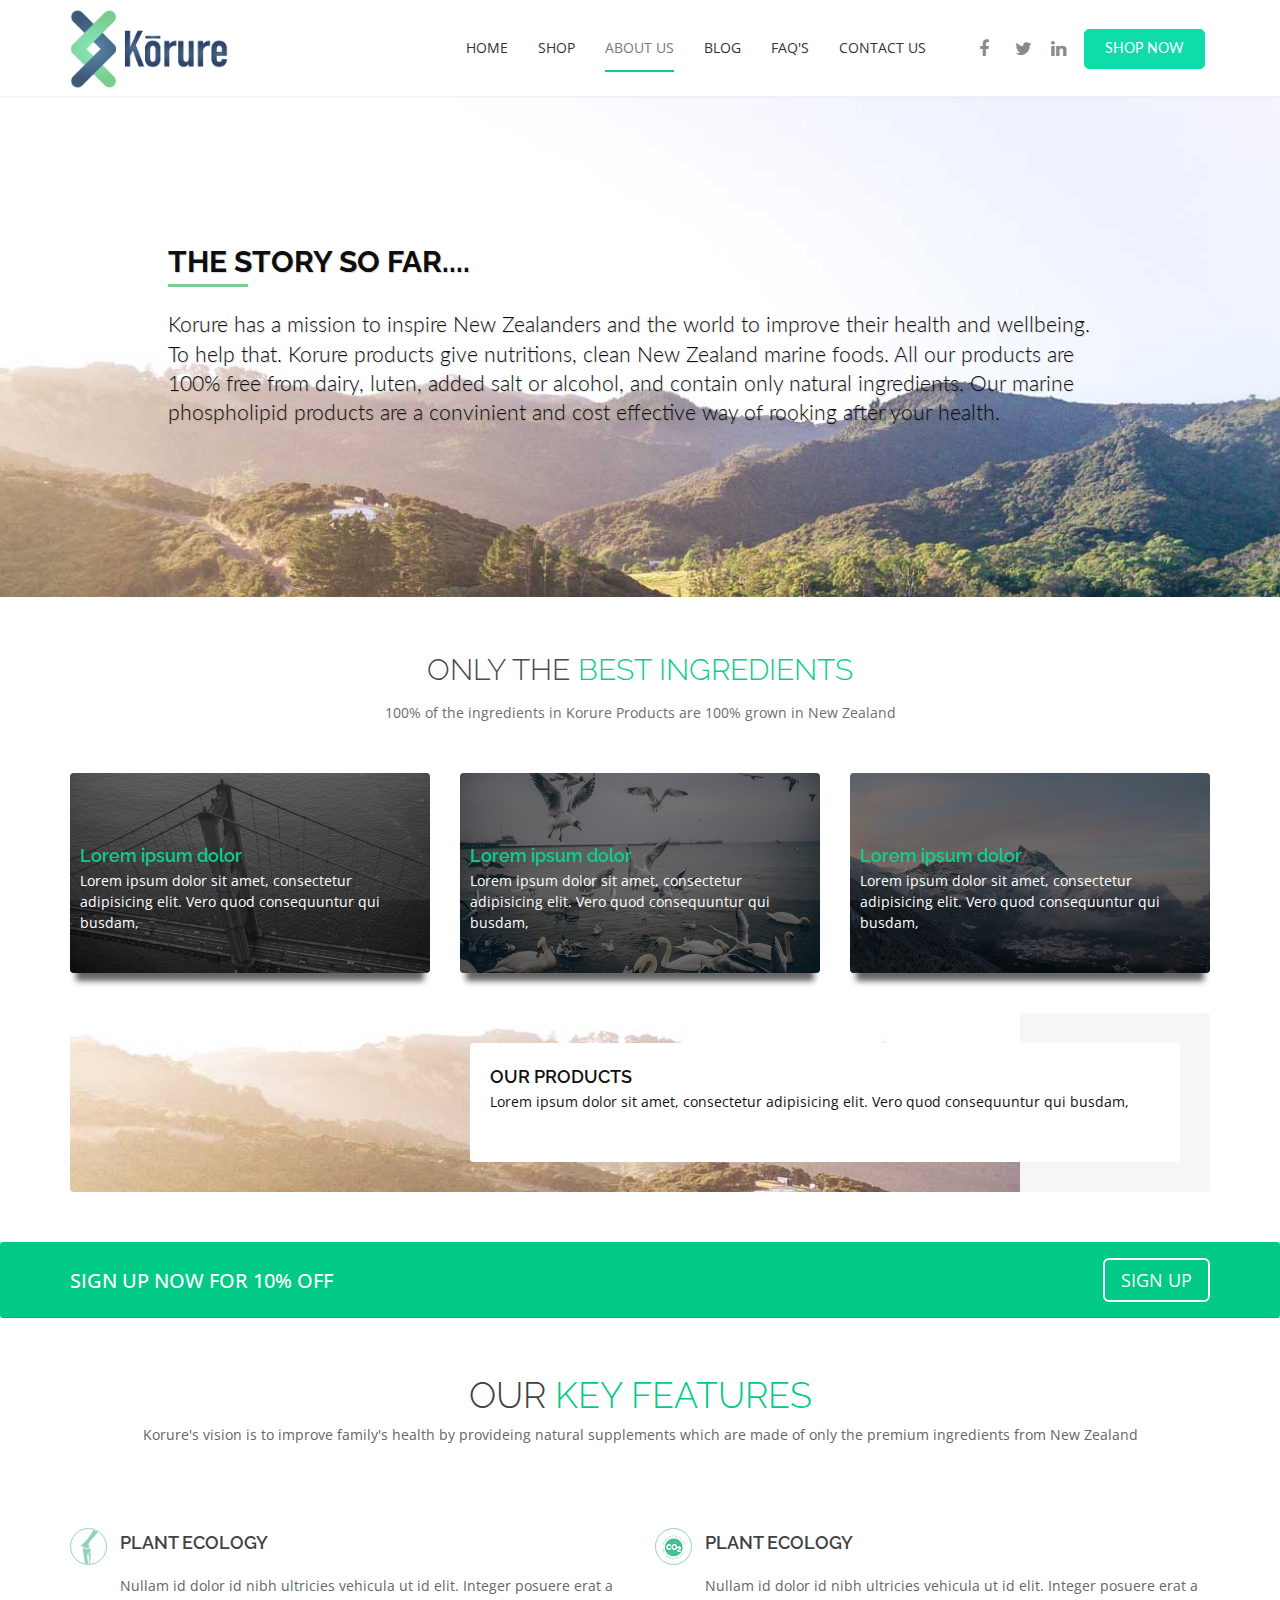
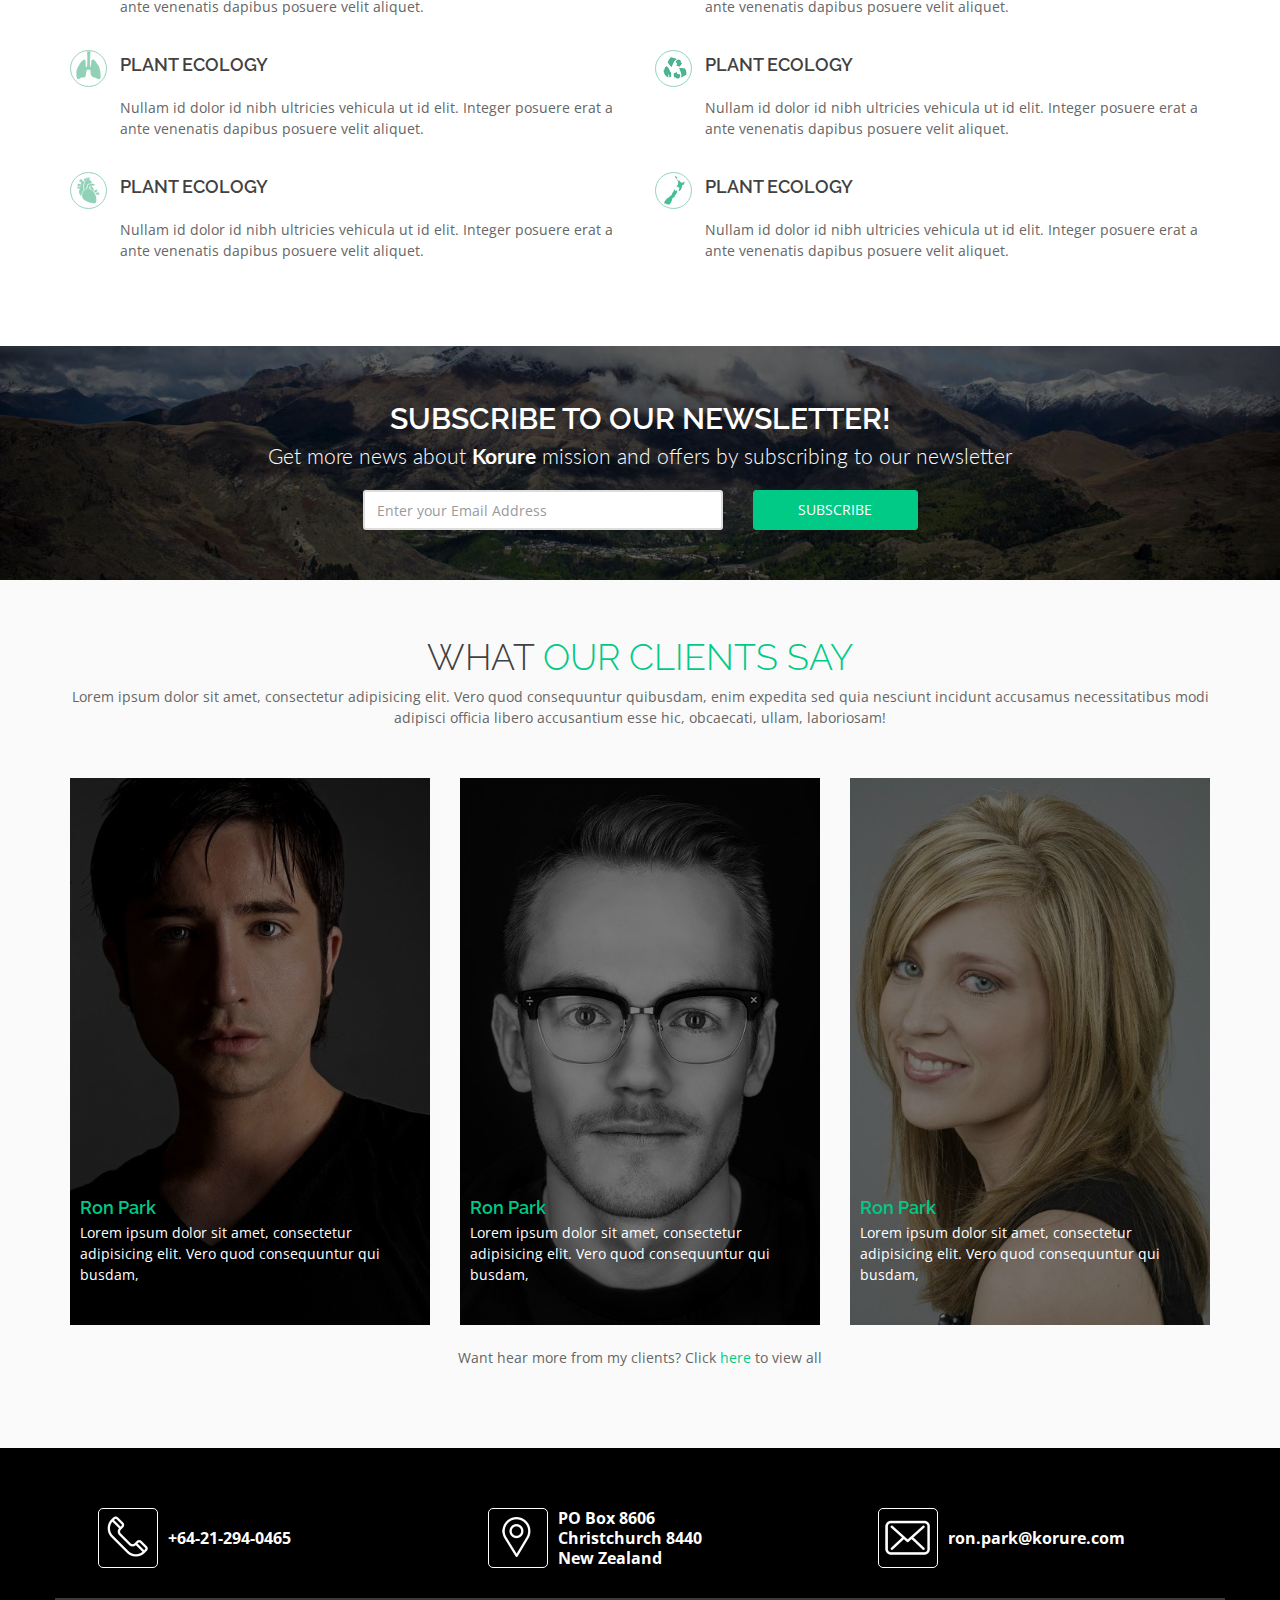
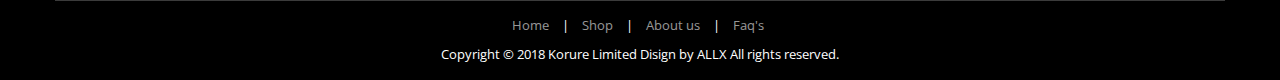
==== aboutus.html @ 9b42e3e2 "initial commit" ====
<!DOCTYPE html>
<!--[if IE 8]>			<html class="ie ie8"> <![endif]-->
<!--[if IE 9]>			<html class="ie ie9"> <![endif]-->
<!--[if gt IE 9]><!-->	<html> <!--<![endif]-->
	<head>
		<meta charset="utf-8" />
		<title>Korure</title>
		<meta name="keywords" content="HTML5,CSS3,Template" />
		<meta name="description" content="" />
		<meta name="Author" content="" />

		<!-- mobile settings -->
		<meta name="viewport" content="width=device-width, maximum-scale=1, initial-scale=1, user-scalable=0" />
		<!--[if IE]><meta http-equiv='X-UA-Compatible' content='IE=edge,chrome=1'><![endif]-->
		<link rel="shortcut icon" href="assets/images/favicon.png" />
		<!-- WEB FONTS : use %7C instead of | (pipe) -->
		<link href="https://fonts.googleapis.com/css?family=Open+Sans:300,400%7CRaleway:300,400,500,600,700%7CLato:300,400,400italic,600,700" rel="stylesheet" type="text/css" />

		<!-- CORE CSS -->
		<link href="assets/plugins/bootstrap/css/bootstrap.min.css" rel="stylesheet" type="text/css" />


		<!-- THEME CSS -->
		<link href="assets/css/essentials.css" rel="stylesheet" type="text/css" />
		<link href="assets/css/layout-shop.css" rel="stylesheet" type="text/css" />
		<link href="assets/css/layout.css" rel="stylesheet" type="text/css" />

		<!-- PAGE LEVEL SCRIPTS -->
		<link href="assets/css/header-1.css" rel="stylesheet" type="text/css" />
		<link href="assets/css/color_scheme/green.css" rel="stylesheet" type="text/css" id="color_scheme" />
	</head>
	
	<body class="smoothscroll enable-animation">
		<!-- wrapper -->
		<div id="wrapper">
			<div id="header" class="sticky shadow-after-0 clearfix">
				<!-- TOP NAV -->
				<header id="topNav">
					<div class="container">
						<!-- Mobile Menu Button -->
						<button class="btn btn-mobile" data-toggle="collapse" data-target=".nav-main-collapse">
							<i class="fa fa-bars"></i>
						</button>
						<!-- BUTTONS -->
						<ul class="pull-right nav nav-pills nav-second-main">

							<!-- SEARCH -->
							<li><a href="javascript:;"><i class="fa fa-facebook"></i></a></li>
							<li><a href="javascript:;"><i class="fa fa-twitter"></i></a></li>
							<li><a href="javascript:;"><i class="fa fa-linkedin"></i></a></li>
							<li class="shopbtn"><a href="product-veiw.html" class="btn btn-primary">SHOP NOW</a></li>
							<!-- /SEARCH -->
						</ul>
						<!-- /BUTTONS -->
						<!-- Logo -->
						<a class="logo pull-left" href="index.html"><img src="assets/images/korure-logo.png" alt="" /></a>

						<!-- Top Nav -->
						<div class="navbar-collapse pull-right nav-main-collapse collapse submenu-dark">
							<nav class="nav-main">
								<ul id="topMain" class="nav nav-pills nav-main">
									<li ><a  href="index.html">HOME</a></li>
									<li><a  href="shop.html">SHOP</a></li>
									<li class="active"><a  href="aboutus.html">ABOUT US</a></li>
									<li><a  href="blog.html">BLOG</a></li>
									<li><a  href="faq.html">FAQ'S</a></li>
									<li><a  href="contactus.html">CONTACT US</a></li>
								</ul>

							</nav>
						</div>

					</div>
				</header>
				<!-- /Top Nav -->

			</div>



			<!-- SLIDER -->
			<section id="slider" class="height-500 parallax " style="background-image:url('assets/images/backgrounds/aboutusbg.jpg')">
				<div class="display-table">
					<div class="display-table-cell vertical-align-middle">
						<div class="container">

							<div class="row">
								<div class="text-left col-md-10 col-xs-12 col-md-offset-1">

									<h3 class="bold font-raleway wow fadeInUp" data-wow-delay="0.4s">THE STORY SO FAR....<div class="line"></div></h3>
									<p class="lead font-lato weight-300 hidden-xs wow fadeInUp" data-wow-delay="0.6s">Korure has a mission to inspire New Zealanders and the world to improve their health and wellbeing. To help that. Korure products give nutritions, clean New Zealand marine foods. All our products are 100% free from dairy, luten, added salt or alcohol, and contain only natural ingredients. Our marine phospholipid products are a convinient and cost effective way of rooking after your health.</p>
								</div>
							</div>
						</div>
					</div>
				</div>
				
			</section>
			<!-- /SLIDER -->


			



			<!-- WELCOME -->
			<section class="">
				<div class="container">
					<header class="text-center margin-bottom-10">
						<h2 class="weight-300 margin-bottom-10">ONLY THE <span>BEST INGREDIENTS</span></h2>
						<p>100% of the ingredients in Korure Products are 100% grown in New Zealand</p>
					</header>
					<div class="row margin-top-50">
						<div class="col-sm-6 col-md-4 margin-bottom-20">
							<div class="integredients">
								<span class="overlay dark-5"></span>
								<img class="img-responsive radius-4 box-shadow-1" src="assets/images/2-min.jpg" alt="">
								<div class="caption">
									<div class="padding-10">
									<h4 class="nomargin">Lorem ipsum dolor</h4>
									<p>Lorem ipsum dolor sit amet, consectetur adipisicing elit. Vero quod consequuntur qui busdam,</p>
									</div>
								</div>
							</div>
						</div>
						<div class="col-sm-6 col-md-4 margin-bottom-20">
							<div class="integredients">
								<span class="overlay dark-5"></span>
								<img class="img-responsive radius-4 box-shadow-1" src="assets/images/9-min.jpg" alt="">
								<div class="caption">
									<div class="padding-10">
									<h4 class="nomargin">Lorem ipsum dolor</h4>
									<p>Lorem ipsum dolor sit amet, consectetur adipisicing elit. Vero quod consequuntur qui busdam,</p>
									</div>
								</div>
							</div>
						</div>
						<div class="col-sm-6 col-md-4 margin-bottom-20">
							<div class="integredients">
								<span class="overlay dark-5"></span>
								<img class="img-responsive radius-4 box-shadow-1" src="assets/images/1-min.jpg" alt="">
								<div class="caption">
									<div class="padding-10">
									<h4 class="nomargin">Lorem ipsum dolor</h4>
									<p>Lorem ipsum dolor sit amet, consectetur adipisicing elit. Vero quod consequuntur qui busdam,</p>
									</div>
								</div>
							</div>
						</div>
					</div>
					<div class="parallax parallax-2 radius-4  padding-30 margin-top-20" style="background: url('assets/images/backgrounds/ourproductbg.jpg');">
						<div class="row">
							<div class="col-md-4">
							</div>
							<div class="col-md-8">
								<div class="box-white radius-4 padding-20">
									<h4 class="nomargin text-black">OUR PRODUCTS</h4>
									<p class="text-black">Lorem ipsum dolor sit amet, consectetur adipisicing elit. Vero quod consequuntur qui busdam,</p>
								</div>
							</div>
						</div>
					</div>
				</div>
			</section>
			<!-- /WELCOME -->




			

			<div class="alert alert-primary bordered-bottom nomargin">
				<div class="container margin-top-0 margin-bottom-0">
					<div class="row">
						<div class="col-md-9 col-sm-12"><!-- left text -->
							<p class=" weight-500 size-20 nomargin-bottom padding-top-10">SIGN UP NOW FOR 10% OFF</p>
						</div><!-- /left text -->
						<div class="col-md-3 col-sm-12 text-right"><!-- right btn -->
							<a href="shop.html"  class="btn btn-default btn1 btn-lg">SIGN UP</a>
						</div><!-- /right btn -->
					</div>
				</div>
			</div>
			<!-- / -->
			<section >
				<div class="container">
					<header class="text-center margin-bottom-10">
						<h1 class="weight-300">OUR <span>KEY FEATURES</span></h1>
						<p>Korure's vision is to improve family's health by provideing natural supplements which are made of only the premium ingredients from New Zealand</p>
					</header>
					<div class="row margin-top-50">
						<div class="col-sm-6 col-md-6 margin-bottom-20">
							<div class="box-icon box-icon-left box-icon-round margin-bottom-10 keyfeature">
								<a class="box-icon-title" href="#">
									<span class=""><img src="assets/images/Joint-health-icon.png"></span>
									<h2>PLANT ECOLOGY</h2>
								</a>
								<p>Nullam id dolor id nibh ultricies vehicula ut id elit. Integer posuere erat a ante venenatis dapibus posuere velit aliquet.</p>
							</div>
							<div class="box-icon box-icon-left box-icon-round margin-bottom-10 keyfeature">
								<a class="box-icon-title" href="#">
									<span class=""><img src="assets/images/Lung-Health-icon.png"></span>
									<h2>PLANT ECOLOGY</h2>
								</a>
								<p>Nullam id dolor id nibh ultricies vehicula ut id elit. Integer posuere erat a ante venenatis dapibus posuere velit aliquet.</p>
							</div>
							<div class="box-icon box-icon-left box-icon-round margin-bottom-10 keyfeature">
								<a class="box-icon-title" href="#">
									<span class=""><img src="assets/images/Heart-health-icon.png"></span>
									<h2>PLANT ECOLOGY</h2>
								</a>
								<p>Nullam id dolor id nibh ultricies vehicula ut id elit. Integer posuere erat a ante venenatis dapibus posuere velit aliquet.</p>
							</div>
						</div>
						<div class="col-sm-6 col-md-6 margin-bottom-20">
							<div class="box-icon box-icon-left box-icon-round margin-bottom-10 keyfeature">
								<a class="box-icon-title" href="#">
									<span class=""><img src="assets/images/CO2-Icon.png"></span>
									<h2>PLANT ECOLOGY</h2>
								</a>
								<p>Nullam id dolor id nibh ultricies vehicula ut id elit. Integer posuere erat a ante venenatis dapibus posuere velit aliquet.</p>
							</div>
							<div class="box-icon box-icon-left box-icon-round margin-bottom-10 keyfeature">
								<a class="box-icon-title" href="#">
									<span class=""><img src="assets/images/recycle.png"></span>
									<h2>PLANT ECOLOGY</h2>
								</a>
								<p>Nullam id dolor id nibh ultricies vehicula ut id elit. Integer posuere erat a ante venenatis dapibus posuere velit aliquet.</p>
							</div>
							<div class="box-icon box-icon-left box-icon-round margin-bottom-10 keyfeature">
								<a class="box-icon-title" href="#">
									<span class=""><img src="assets/images/NZ-Icon.png"></span>
									<h2>PLANT ECOLOGY</h2>
								</a>
								<p>Nullam id dolor id nibh ultricies vehicula ut id elit. Integer posuere erat a ante venenatis dapibus posuere velit aliquet.</p>
							</div>
						</div>
						
					</div>
				</div>
			</section>
			<!-- / -->
			


			<!-- PARALLAX -->
			<section class="parallax parallax-2" style="background: url('assets/images/newsletterbg.jpg');">
				<div class="overlay dark-6"><!-- dark overlay [1 to 9 opacity] --></div>

				<div class="container">

					<div class="text-center">
						<h3 class="nomargin">SUBSCRIBE TO OUR NEWSLETTER!</h3>
						<p class="font-lato weight-300 lead nomargin-top">Get more news about <strong>Korure</strong> mission and offers by subscribing to our newsletter</p>
					</div>
					<div class="row">
						<div class="col-sm-3 col-md-3 "></div>
						<div class="col-sm-4 col-md-4 ">
							<input id="email" name="email" class="form-control required" placeholder="Enter your Email Address" type="email">
						</div>
						<div class="col-sm-2 col-md-2 ">
							<input type="submit" name="submit" value="SUBSCRIBE" class="btn btn-primary btn-block">
						</div>
					</div>
				</div>

			</section>
			<!-- /PARALLAX -->
			<!-- / -->
			<section class="alternate">
				<div class="container">
					<header class="text-center margin-bottom-10">
						<h1 class="weight-300">WHAT <span>OUR CLIENTS SAY</span></h1>
						<p>Lorem ipsum dolor sit amet, <span>consectetur adipisicing</span> elit. Vero quod consequuntur quibusdam, enim expedita sed quia nesciunt incidunt accusamus necessitatibus modi adipisci officia libero accusantium esse hic, obcaecati, ullam, laboriosam!</p>
					</header>
					<div class="row margin-top-50">
						<div class="col-sm-6 col-md-4 margin-bottom-20">
							<div class="clients">
								<span class="overlay dark-5"></span>
								<img class="img-responsive" src="assets/images/clients/d-min.jpg" alt="">
								<div class="caption">
									<div class="padding-10">
									<h4 class="nomargin">Ron Park</h4>
									<p>Lorem ipsum dolor sit amet, consectetur adipisicing elit. Vero quod consequuntur qui busdam,</p>
									</div>
								</div>
							</div>
						</div>
						<div class="col-sm-6 col-md-4 margin-bottom-20">
							<div class="clients">
								<span class="overlay dark-5"></span>
								<img class="img-responsive" src="assets/images/clients/a-min.jpg" alt="">
								<div class="caption">
									<div class="padding-10">
									<h4 class="nomargin">Ron Park</h4>
									<p>Lorem ipsum dolor sit amet, consectetur adipisicing elit. Vero quod consequuntur qui busdam,</p>
									</div>
								</div>
							</div>
						</div>
						<div class="col-sm-6 col-md-4 margin-bottom-20">
							<div class="clients">
								<span class="overlay dark-5"></span>
								<img class="img-responsive" src="assets/images/clients/10-min.jpg" alt="">
								<div class="caption">
									<div class="padding-10">
									<h4 class="nomargin">Ron Park</h4>
									<p>Lorem ipsum dolor sit amet, consectetur adipisicing elit. Vero quod consequuntur qui busdam,</p>
									</div>
								</div>
							</div>
						</div>
					</div>
					<p class="text-center">Want hear more from my clients? Click <a href="">here</a> to view all</p>
				</div>
			</section>
			<!-- / -->

			<!-- FOOTER -->
			<footer id="footer">
				<div class="container footerline">
					<div class="row">
						<div class="col-md-4">
							<div class="iconlist phone">
								<div class="icon"><img src="assets/images/telephone.png"></div>
								<a href="tel:+64-21-294-0465">+64-21-294-0465</a>
							</div>
						</div>
						<div class="col-md-4">
							<div class="iconlist address">
								<div class="icon"><img src="assets/images/placeholder.png"></div>
								PO Box 8606<br>Christchurch 8440<br>New Zealand
							</div>
						</div>
						<div class="col-md-4">
							<div class="iconlist phone">
								<div class="icon"><img src="assets/images/envelope.png"></div>
								<a href="mailto:ron.park@korure.com">ron.park@korure.com</a>
							</div>
						</div>
					</div>
				</div>

				<div class="copyright">
					<div class="container text-center">
						<ul class="list-inline mobile-block text-center margin-bottom-10">
							<li><a href="index.html">Home</a></li>
							<li>|</li>
							<li><a href="shop.html">Shop</a></li>
							<li>|</li>
							<li><a href="aboutus.html">About us</a></li>
							<li>|</li>
							<li><a href="faq.html">Faq's</a></li>
						</ul>
						Copyright &copy; 2018 Korure Limited Disign by ALLX All rights reserved.
					</div>
				</div>
			</footer>
			<!-- /FOOTER -->

		</div>
		<!-- /wrapper -->




		<!-- SCROLL TO TOP -->
		<a href="#" id="toTop"></a>


		<!-- PRELOADER -->
		<div id="preloader">
			<div class="inner">
				<span class="loader"></span>
			</div>
		</div><!-- /PRELOADER -->


		<!-- JAVASCRIPT FILES -->
		<script type="text/javascript">var plugin_path = 'assets/plugins/';</script>
		<script type="text/javascript" src="assets/plugins/jquery/jquery-2.1.4.min.js"></script>

		<script type="text/javascript" src="assets/js/scripts.js"></script>

	</body>
</html>
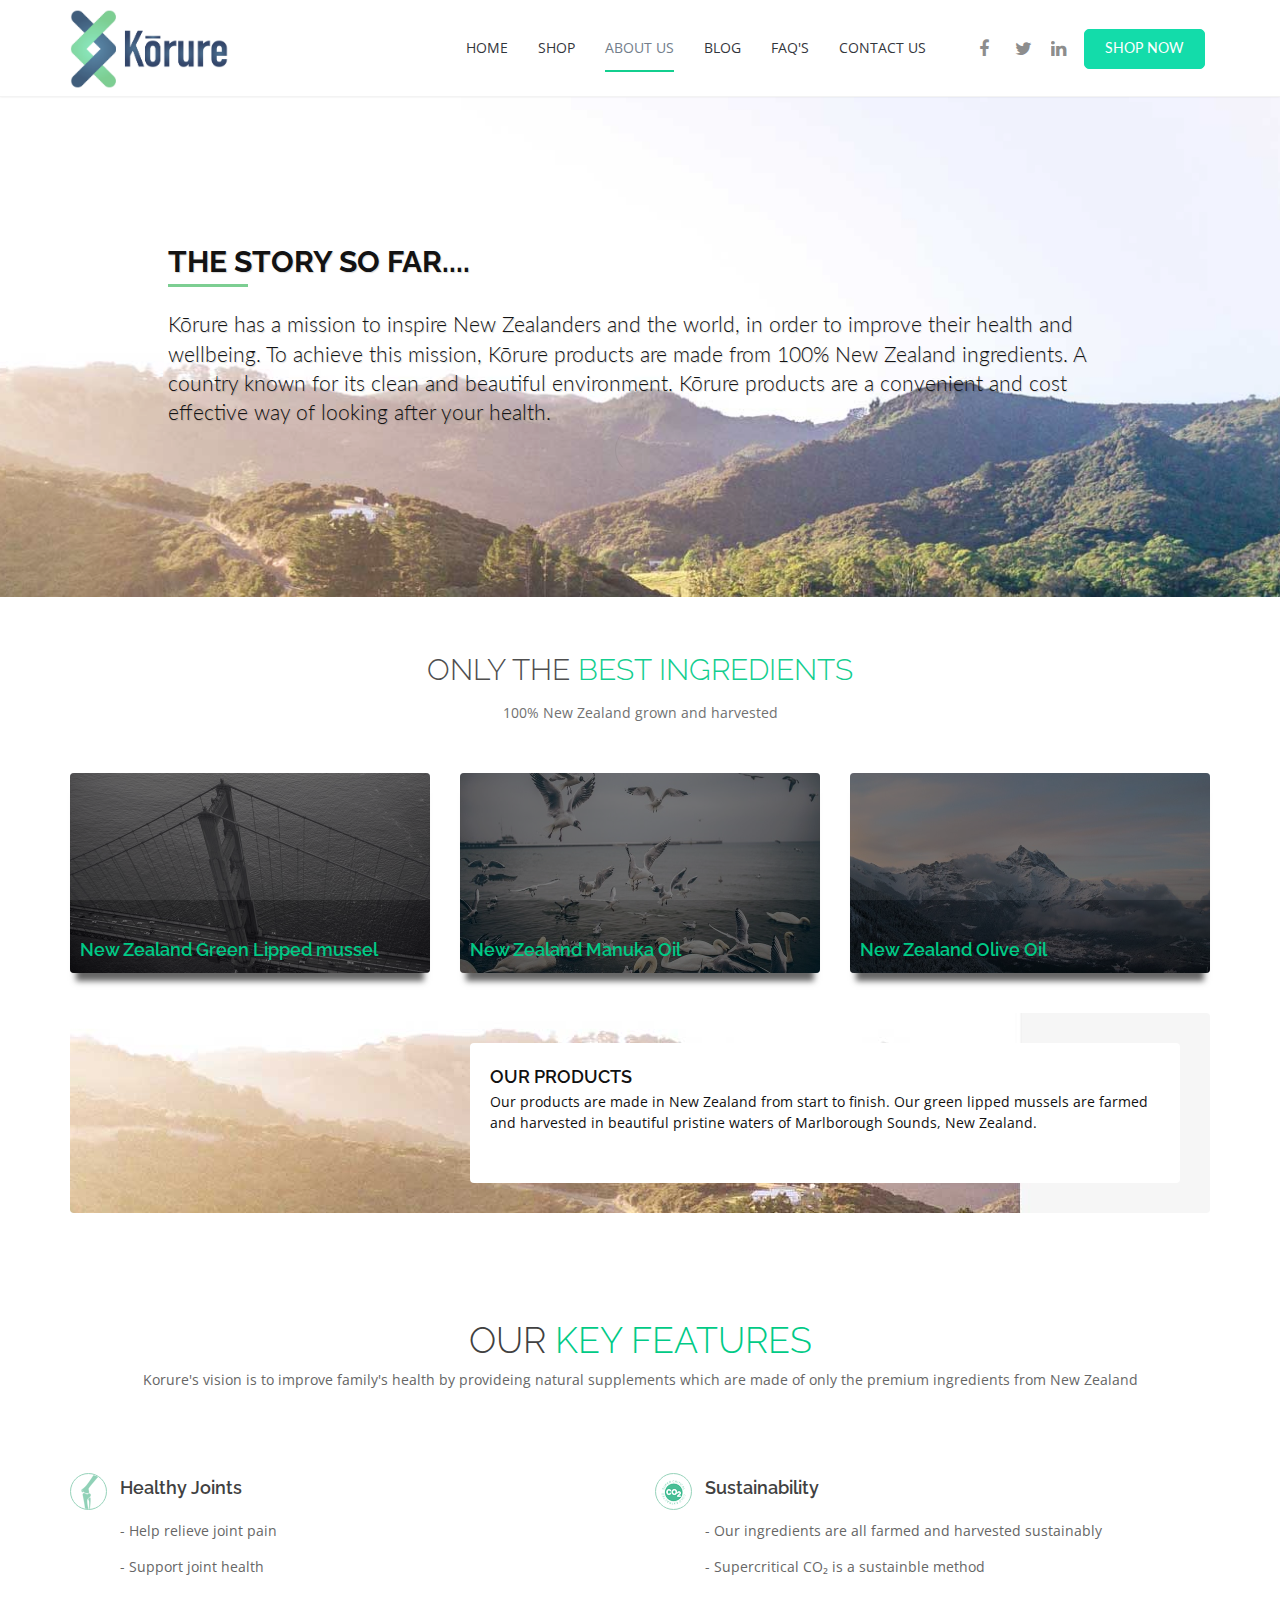
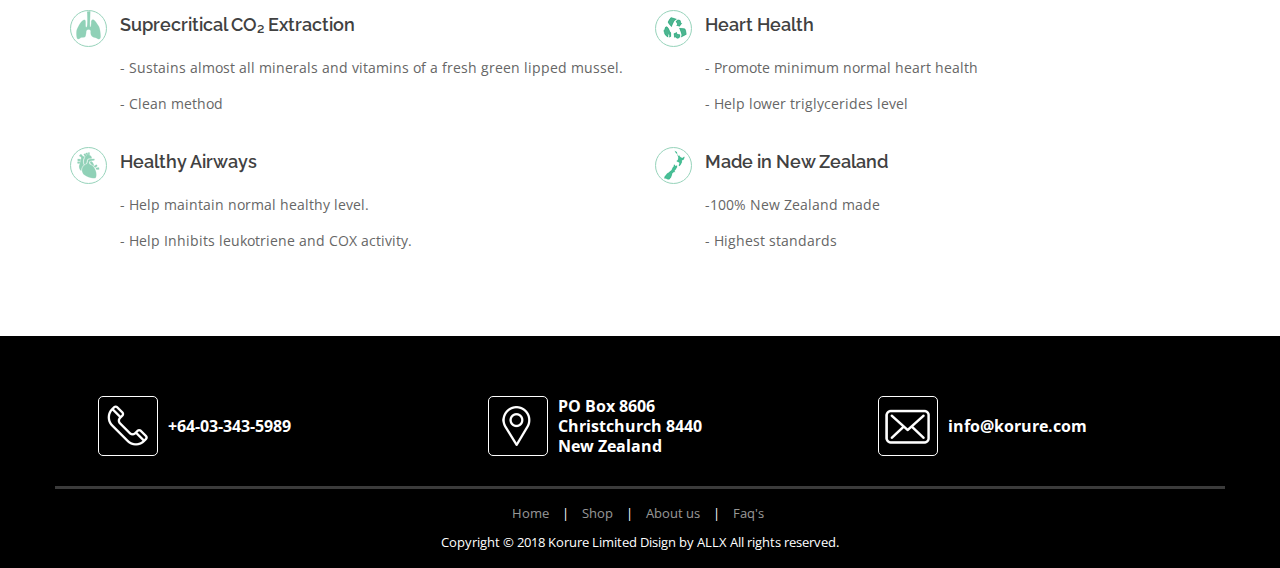
==== commit 6bb8ecdc: "Changed wording" ====
--- a/aboutus.html
+++ b/aboutus.html
@@ -88,7 +88,7 @@
 								<div class="text-left col-md-10 col-xs-12 col-md-offset-1">
 
 									<h3 class="bold font-raleway wow fadeInUp" data-wow-delay="0.4s">THE STORY SO FAR....<div class="line"></div></h3>
-									<p class="lead font-lato weight-300 hidden-xs wow fadeInUp" data-wow-delay="0.6s">Korure has a mission to inspire New Zealanders and the world to improve their health and wellbeing. To help that. Korure products give nutritions, clean New Zealand marine foods. All our products are 100% free from dairy, luten, added salt or alcohol, and contain only natural ingredients. Our marine phospholipid products are a convinient and cost effective way of rooking after your health.</p>
+									<p class="lead font-lato weight-300 hidden-xs wow fadeInUp" data-wow-delay="0.6s"> Kōrure has a mission to inspire New Zealanders and the world, in order to improve their health and wellbeing. To achieve this mission, Kōrure products are made from 100% New Zealand ingredients. A country known for its clean and beautiful environment. Kōrure products are a convenient and cost effective way of looking after your health.</p>
 								</div>
 							</div>
 						</div>
@@ -108,7 +108,7 @@
 				<div class="container">
 					<header class="text-center margin-bottom-10">
 						<h2 class="weight-300 margin-bottom-10">ONLY THE <span>BEST INGREDIENTS</span></h2>
-						<p>100% of the ingredients in Korure Products are 100% grown in New Zealand</p>
+						<p>100% New Zealand grown and harvested</p>
 					</header>
 					<div class="row margin-top-50">
 						<div class="col-sm-6 col-md-4 margin-bottom-20">
@@ -117,8 +117,8 @@
 								<img class="img-responsive radius-4 box-shadow-1" src="assets/images/2-min.jpg" alt="">
 								<div class="caption">
 									<div class="padding-10">
-									<h4 class="nomargin">Lorem ipsum dolor</h4>
-									<p>Lorem ipsum dolor sit amet, consectetur adipisicing elit. Vero quod consequuntur qui busdam,</p>
+									<h4 class="nomargin">New Zealand Green Lipped mussel</h4>
+									<!--<p>Lorem ipsum dolor sit amet, consectetur adipisicing elit. Vero quod consequuntur qui busdam,</p>-->
 									</div>
 								</div>
 							</div>
@@ -129,8 +129,8 @@
 								<img class="img-responsive radius-4 box-shadow-1" src="assets/images/9-min.jpg" alt="">
 								<div class="caption">
 									<div class="padding-10">
-									<h4 class="nomargin">Lorem ipsum dolor</h4>
-									<p>Lorem ipsum dolor sit amet, consectetur adipisicing elit. Vero quod consequuntur qui busdam,</p>
+									<h4 class="nomargin">New Zealand Manuka Oil</h4>
+									<!--<p>Lorem ipsum dolor sit amet, consectetur adipisicing elit. Vero quod consequuntur qui busdam,</p>-->
 									</div>
 								</div>
 							</div>
@@ -141,8 +141,8 @@
 								<img class="img-responsive radius-4 box-shadow-1" src="assets/images/1-min.jpg" alt="">
 								<div class="caption">
 									<div class="padding-10">
-									<h4 class="nomargin">Lorem ipsum dolor</h4>
-									<p>Lorem ipsum dolor sit amet, consectetur adipisicing elit. Vero quod consequuntur qui busdam,</p>
+									<h4 class="nomargin">New Zealand Olive Oil</h4>
+									<!--<p>Lorem ipsum dolor sit amet, consectetur adipisicing elit. Vero quod consequuntur qui busdam,</p>-->
 									</div>
 								</div>
 							</div>
@@ -155,7 +155,7 @@
 							<div class="col-md-8">
 								<div class="box-white radius-4 padding-20">
 									<h4 class="nomargin text-black">OUR PRODUCTS</h4>
-									<p class="text-black">Lorem ipsum dolor sit amet, consectetur adipisicing elit. Vero quod consequuntur qui busdam,</p>
+									<p class="text-black">Our products are made in New Zealand from start to finish. Our green lipped mussels are farmed and harvested in beautiful pristine waters of Marlborough Sounds, New Zealand.</p>
 								</div>
 							</div>
 						</div>
@@ -167,20 +167,20 @@
 
 
 
-			
-
-			<div class="alert alert-primary bordered-bottom nomargin">
-				<div class="container margin-top-0 margin-bottom-0">
-					<div class="row">
-						<div class="col-md-9 col-sm-12"><!-- left text -->
-							<p class=" weight-500 size-20 nomargin-bottom padding-top-10">SIGN UP NOW FOR 10% OFF</p>
-						</div><!-- /left text -->
-						<div class="col-md-3 col-sm-12 text-right"><!-- right btn -->
-							<a href="shop.html"  class="btn btn-default btn1 btn-lg">SIGN UP</a>
-						</div><!-- /right btn -->
-					</div>
-				</div>
-			</div>
+			<!---->
+
+			<!--<div class="alert alert-primary bordered-bottom nomargin">-->
+				<!--<div class="container margin-top-0 margin-bottom-0">-->
+					<!--<div class="row">-->
+						<!--<div class="col-md-9 col-sm-12">&lt;!&ndash; left text &ndash;&gt;-->
+							<!--<p class=" weight-500 size-20 nomargin-bottom padding-top-10">SIGN UP NOW FOR 10% OFF</p>-->
+						<!--</div>&lt;!&ndash; /left text &ndash;&gt;-->
+						<!--<div class="col-md-3 col-sm-12 text-right">&lt;!&ndash; right btn &ndash;&gt;-->
+							<!--<a href="shop.html"  class="btn btn-default btn1 btn-lg">SIGN UP</a>-->
+						<!--</div>&lt;!&ndash; /right btn &ndash;&gt;-->
+					<!--</div>-->
+				<!--</div>-->
+			<!--</div>-->
 			<!-- / -->
 			<section >
 				<div class="container">
@@ -193,46 +193,60 @@
 							<div class="box-icon box-icon-left box-icon-round margin-bottom-10 keyfeature">
 								<a class="box-icon-title" href="#">
 									<span class=""><img src="assets/images/Joint-health-icon.png"></span>
-									<h2>PLANT ECOLOGY</h2>
-								</a>
-								<p>Nullam id dolor id nibh ultricies vehicula ut id elit. Integer posuere erat a ante venenatis dapibus posuere velit aliquet.</p>
+									<h2>Healthy Joints
+									</h2>
+								</a>
+								<p>- Help relieve joint pain</p>
+								<p>- Support joint health</p>
+
 							</div>
 							<div class="box-icon box-icon-left box-icon-round margin-bottom-10 keyfeature">
 								<a class="box-icon-title" href="#">
 									<span class=""><img src="assets/images/Lung-Health-icon.png"></span>
-									<h2>PLANT ECOLOGY</h2>
-								</a>
-								<p>Nullam id dolor id nibh ultricies vehicula ut id elit. Integer posuere erat a ante venenatis dapibus posuere velit aliquet.</p>
+									<h2>Suprecritical CO₂ Extraction
+									</h2>
+								</a>
+								<p>- Sustains almost all minerals and vitamins of a fresh green lipped mussel.</p>
+								<p>- Clean method</p>
+
 							</div>
 							<div class="box-icon box-icon-left box-icon-round margin-bottom-10 keyfeature">
 								<a class="box-icon-title" href="#">
 									<span class=""><img src="assets/images/Heart-health-icon.png"></span>
-									<h2>PLANT ECOLOGY</h2>
-								</a>
-								<p>Nullam id dolor id nibh ultricies vehicula ut id elit. Integer posuere erat a ante venenatis dapibus posuere velit aliquet.</p>
+									<h2>Healthy Airways</h2>
+								</a>
+								<p>- Help maintain normal healthy level.</p>
+								<p>- Help Inhibits leukotriene and COX activity.</p>
+
 							</div>
 						</div>
 						<div class="col-sm-6 col-md-6 margin-bottom-20">
 							<div class="box-icon box-icon-left box-icon-round margin-bottom-10 keyfeature">
 								<a class="box-icon-title" href="#">
 									<span class=""><img src="assets/images/CO2-Icon.png"></span>
-									<h2>PLANT ECOLOGY</h2>
-								</a>
-								<p>Nullam id dolor id nibh ultricies vehicula ut id elit. Integer posuere erat a ante venenatis dapibus posuere velit aliquet.</p>
+									<h2>Sustainability</h2>
+								</a>
+								<p>- Our ingredients are all farmed and harvested sustainably</p>
+								<p>- Supercritical CO₂ is a sustainble method</p>
+
 							</div>
 							<div class="box-icon box-icon-left box-icon-round margin-bottom-10 keyfeature">
 								<a class="box-icon-title" href="#">
 									<span class=""><img src="assets/images/recycle.png"></span>
-									<h2>PLANT ECOLOGY</h2>
-								</a>
-								<p>Nullam id dolor id nibh ultricies vehicula ut id elit. Integer posuere erat a ante venenatis dapibus posuere velit aliquet.</p>
+									<h2>Heart Health</h2>
+								</a>
+								<p>- Promote minimum normal heart health</p>
+								<p>- Help lower triglycerides level</p>
+
 							</div>
 							<div class="box-icon box-icon-left box-icon-round margin-bottom-10 keyfeature">
 								<a class="box-icon-title" href="#">
 									<span class=""><img src="assets/images/NZ-Icon.png"></span>
-									<h2>PLANT ECOLOGY</h2>
-								</a>
-								<p>Nullam id dolor id nibh ultricies vehicula ut id elit. Integer posuere erat a ante venenatis dapibus posuere velit aliquet.</p>
+									<h2>Made in New Zealand</h2>
+								</a>
+								<p>-100% New Zealand made</p>
+								<p>- Highest standards</p>
+
 							</div>
 						</div>
 						
@@ -243,78 +257,78 @@
 			
 
 
-			<!-- PARALLAX -->
-			<section class="parallax parallax-2" style="background: url('assets/images/newsletterbg.jpg');">
-				<div class="overlay dark-6"><!-- dark overlay [1 to 9 opacity] --></div>
-
-				<div class="container">
-
-					<div class="text-center">
-						<h3 class="nomargin">SUBSCRIBE TO OUR NEWSLETTER!</h3>
-						<p class="font-lato weight-300 lead nomargin-top">Get more news about <strong>Korure</strong> mission and offers by subscribing to our newsletter</p>
-					</div>
-					<div class="row">
-						<div class="col-sm-3 col-md-3 "></div>
-						<div class="col-sm-4 col-md-4 ">
-							<input id="email" name="email" class="form-control required" placeholder="Enter your Email Address" type="email">
-						</div>
-						<div class="col-sm-2 col-md-2 ">
-							<input type="submit" name="submit" value="SUBSCRIBE" class="btn btn-primary btn-block">
-						</div>
-					</div>
-				</div>
-
-			</section>
-			<!-- /PARALLAX -->
-			<!-- / -->
-			<section class="alternate">
-				<div class="container">
-					<header class="text-center margin-bottom-10">
-						<h1 class="weight-300">WHAT <span>OUR CLIENTS SAY</span></h1>
-						<p>Lorem ipsum dolor sit amet, <span>consectetur adipisicing</span> elit. Vero quod consequuntur quibusdam, enim expedita sed quia nesciunt incidunt accusamus necessitatibus modi adipisci officia libero accusantium esse hic, obcaecati, ullam, laboriosam!</p>
-					</header>
-					<div class="row margin-top-50">
-						<div class="col-sm-6 col-md-4 margin-bottom-20">
-							<div class="clients">
-								<span class="overlay dark-5"></span>
-								<img class="img-responsive" src="assets/images/clients/d-min.jpg" alt="">
-								<div class="caption">
-									<div class="padding-10">
-									<h4 class="nomargin">Ron Park</h4>
-									<p>Lorem ipsum dolor sit amet, consectetur adipisicing elit. Vero quod consequuntur qui busdam,</p>
-									</div>
-								</div>
-							</div>
-						</div>
-						<div class="col-sm-6 col-md-4 margin-bottom-20">
-							<div class="clients">
-								<span class="overlay dark-5"></span>
-								<img class="img-responsive" src="assets/images/clients/a-min.jpg" alt="">
-								<div class="caption">
-									<div class="padding-10">
-									<h4 class="nomargin">Ron Park</h4>
-									<p>Lorem ipsum dolor sit amet, consectetur adipisicing elit. Vero quod consequuntur qui busdam,</p>
-									</div>
-								</div>
-							</div>
-						</div>
-						<div class="col-sm-6 col-md-4 margin-bottom-20">
-							<div class="clients">
-								<span class="overlay dark-5"></span>
-								<img class="img-responsive" src="assets/images/clients/10-min.jpg" alt="">
-								<div class="caption">
-									<div class="padding-10">
-									<h4 class="nomargin">Ron Park</h4>
-									<p>Lorem ipsum dolor sit amet, consectetur adipisicing elit. Vero quod consequuntur qui busdam,</p>
-									</div>
-								</div>
-							</div>
-						</div>
-					</div>
-					<p class="text-center">Want hear more from my clients? Click <a href="">here</a> to view all</p>
-				</div>
-			</section>
-			<!-- / -->
+			<!--&lt;!&ndash; PARALLAX &ndash;&gt;-->
+			<!--<section class="parallax parallax-2" style="background: url('assets/images/newsletterbg.jpg');">-->
+				<!--<div class="overlay dark-6">&lt;!&ndash; dark overlay [1 to 9 opacity] &ndash;&gt;</div>-->
+
+				<!--<div class="container">-->
+
+					<!--<div class="text-center">-->
+						<!--<h3 class="nomargin">SUBSCRIBE TO OUR NEWSLETTER!</h3>-->
+						<!--<p class="font-lato weight-300 lead nomargin-top">Get more news about <strong>Korure</strong> mission and offers by subscribing to our newsletter</p>-->
+					<!--</div>-->
+					<!--<div class="row">-->
+						<!--<div class="col-sm-3 col-md-3 "></div>-->
+						<!--<div class="col-sm-4 col-md-4 ">-->
+							<!--<input id="email" name="email" class="form-control required" placeholder="Enter your Email Address" type="email">-->
+						<!--</div>-->
+						<!--<div class="col-sm-2 col-md-2 ">-->
+							<!--<input type="submit" name="submit" value="SUBSCRIBE" class="btn btn-primary btn-block">-->
+						<!--</div>-->
+					<!--</div>-->
+				<!--</div>-->
+
+			<!--</section>-->
+			<!--&lt;!&ndash; /PARALLAX &ndash;&gt;-->
+			<!--&lt;!&ndash; / &ndash;&gt;-->
+			<!--<section class="alternate">-->
+				<!--<div class="container">-->
+					<!--<header class="text-center margin-bottom-10">-->
+						<!--<h1 class="weight-300">WHAT <span>OUR CLIENTS SAY</span></h1>-->
+						<!--<p>Lorem ipsum dolor sit amet, <span>consectetur adipisicing</span> elit. Vero quod consequuntur quibusdam, enim expedita sed quia nesciunt incidunt accusamus necessitatibus modi adipisci officia libero accusantium esse hic, obcaecati, ullam, laboriosam!</p>-->
+					<!--</header>-->
+					<!--<div class="row margin-top-50">-->
+						<!--<div class="col-sm-6 col-md-4 margin-bottom-20">-->
+							<!--<div class="clients">-->
+								<!--<span class="overlay dark-5"></span>-->
+								<!--<img class="img-responsive" src="assets/images/clients/d-min.jpg" alt="">-->
+								<!--<div class="caption">-->
+									<!--<div class="padding-10">-->
+									<!--<h4 class="nomargin">Ron Park</h4>-->
+									<!--<p>Lorem ipsum dolor sit amet, consectetur adipisicing elit. Vero quod consequuntur qui busdam,</p>-->
+									<!--</div>-->
+								<!--</div>-->
+							<!--</div>-->
+						<!--</div>-->
+						<!--<div class="col-sm-6 col-md-4 margin-bottom-20">-->
+							<!--<div class="clients">-->
+								<!--<span class="overlay dark-5"></span>-->
+								<!--<img class="img-responsive" src="assets/images/clients/a-min.jpg" alt="">-->
+								<!--<div class="caption">-->
+									<!--<div class="padding-10">-->
+									<!--<h4 class="nomargin">Ron Park</h4>-->
+									<!--<p>Lorem ipsum dolor sit amet, consectetur adipisicing elit. Vero quod consequuntur qui busdam,</p>-->
+									<!--</div>-->
+								<!--</div>-->
+							<!--</div>-->
+						<!--</div>-->
+						<!--<div class="col-sm-6 col-md-4 margin-bottom-20">-->
+							<!--<div class="clients">-->
+								<!--<span class="overlay dark-5"></span>-->
+								<!--<img class="img-responsive" src="assets/images/clients/10-min.jpg" alt="">-->
+								<!--<div class="caption">-->
+									<!--<div class="padding-10">-->
+									<!--<h4 class="nomargin">Ron Park</h4>-->
+									<!--<p>Lorem ipsum dolor sit amet, consectetur adipisicing elit. Vero quod consequuntur qui busdam,</p>-->
+									<!--</div>-->
+								<!--</div>-->
+							<!--</div>-->
+						<!--</div>-->
+					<!--</div>-->
+					<!--<p class="text-center">Want hear more from my clients? Click <a href="">here</a> to view all</p>-->
+				<!--</div>-->
+			<!--</section>-->
+			<!--&lt;!&ndash; / &ndash;&gt;-->
 
 			<!-- FOOTER -->
 			<footer id="footer">
@@ -323,7 +337,7 @@
 						<div class="col-md-4">
 							<div class="iconlist phone">
 								<div class="icon"><img src="assets/images/telephone.png"></div>
-								<a href="tel:+64-21-294-0465">+64-21-294-0465</a>
+								<a href="tel:+64-21-294-0465">+64-03-343-5989</a>
 							</div>
 						</div>
 						<div class="col-md-4">
@@ -335,7 +349,7 @@
 						<div class="col-md-4">
 							<div class="iconlist phone">
 								<div class="icon"><img src="assets/images/envelope.png"></div>
-								<a href="mailto:ron.park@korure.com">ron.park@korure.com</a>
+								<a href="mailto:ron.park@korure.com">info@korure.com</a>
 							</div>
 						</div>
 					</div>
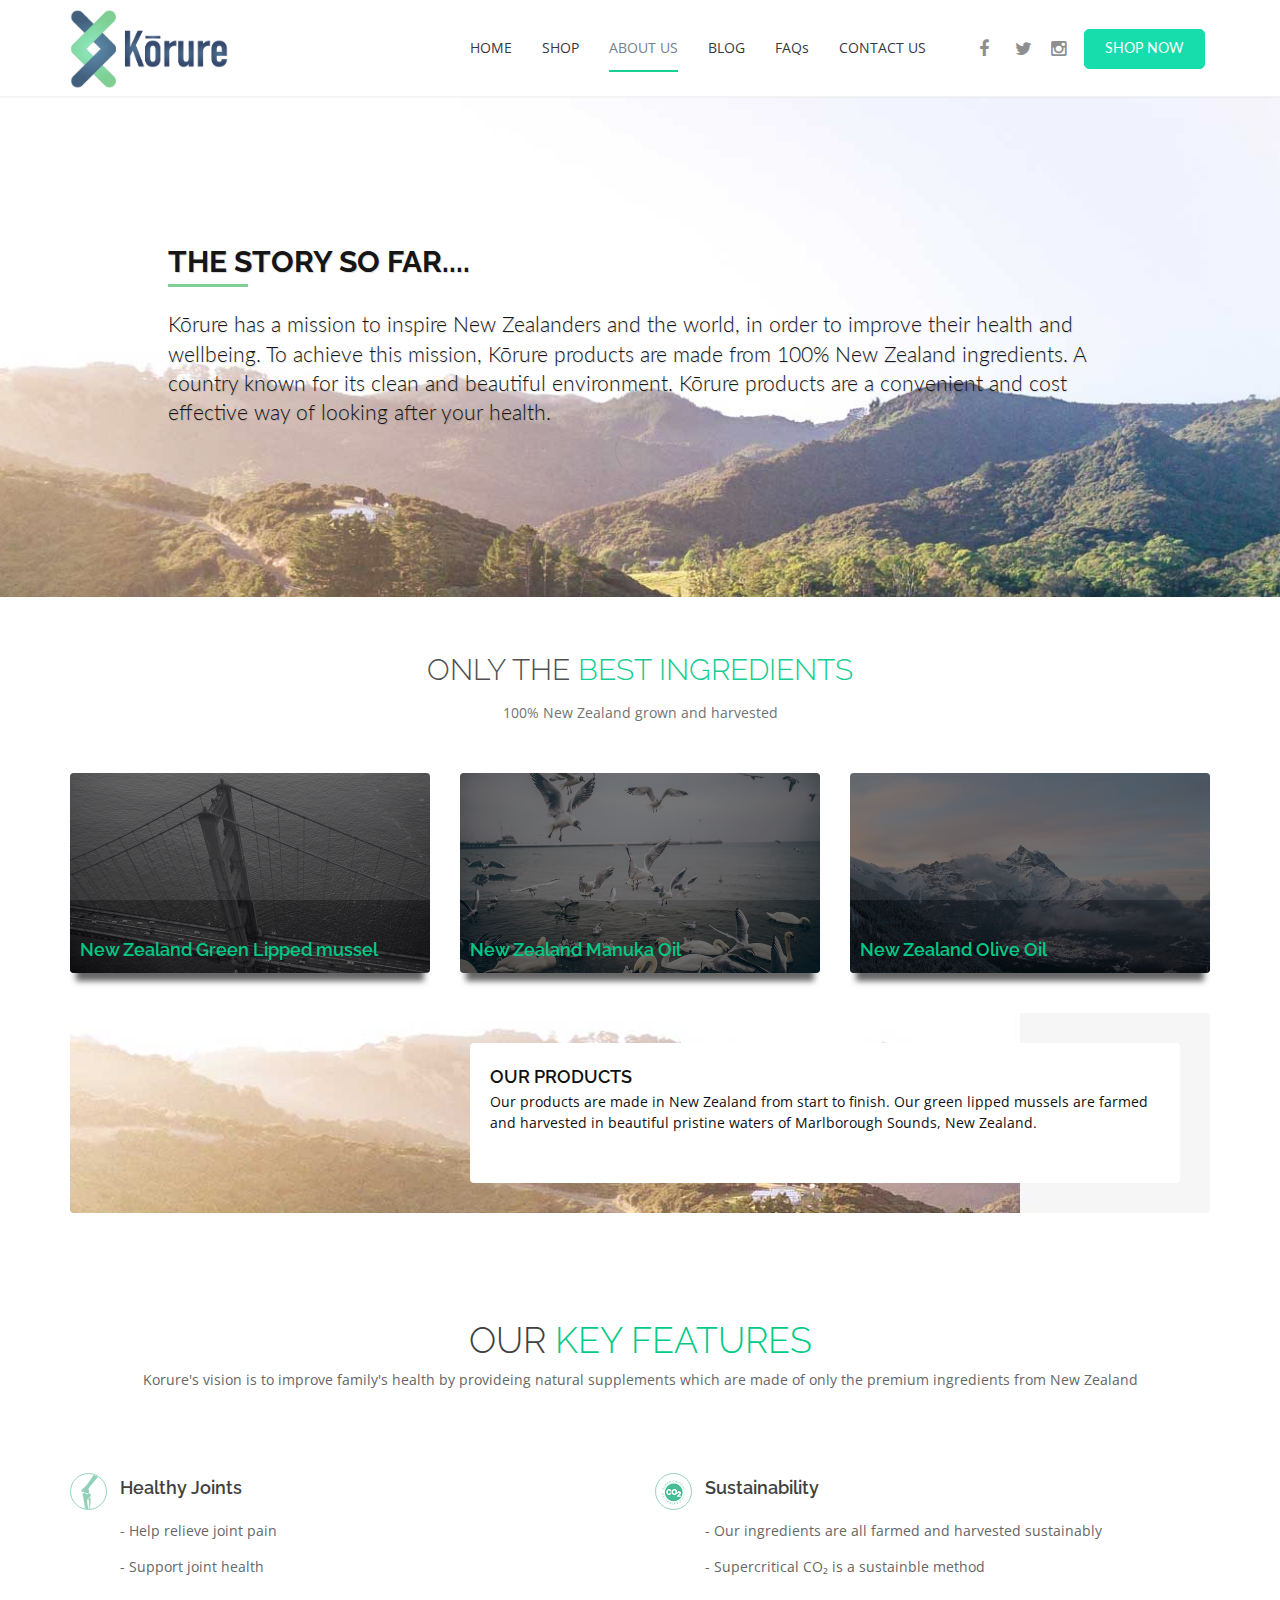
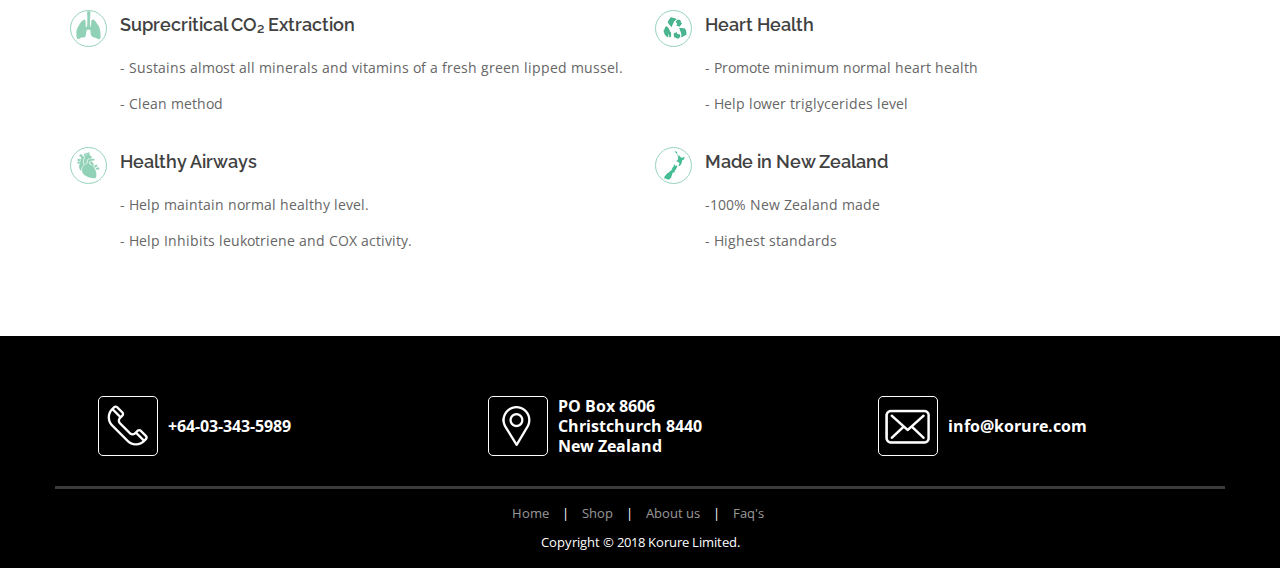
==== commit 2af1f2a6: "updating redirections" ====
--- a/aboutus.html
+++ b/aboutus.html
@@ -45,10 +45,10 @@
 						<ul class="pull-right nav nav-pills nav-second-main">
 
 							<!-- SEARCH -->
-							<li><a href="javascript:;"><i class="fa fa-facebook"></i></a></li>
-							<li><a href="javascript:;"><i class="fa fa-twitter"></i></a></li>
-							<li><a href="javascript:;"><i class="fa fa-linkedin"></i></a></li>
-							<li class="shopbtn"><a href="product-veiw.html" class="btn btn-primary">SHOP NOW</a></li>
+							<li><a href="https://www.facebook.com/korure.nz"><i class="fa fa-facebook"></i></a></li>
+							<li><a href="https://twitter.com/Korure_nz"><i class="fa fa-twitter"></i></a></li>
+							<li><a href="https://www.instagram.com/korure_nz/"><i class="fa fa-instagram"></i></a></li>
+							<li class="shopbtn"><a href="https://korure-nz.myshopify.com/" class="btn btn-primary">SHOP NOW</a></li>
 							<!-- /SEARCH -->
 						</ul>
 						<!-- /BUTTONS -->
@@ -63,7 +63,7 @@
 									<li><a  href="shop.html">SHOP</a></li>
 									<li class="active"><a  href="aboutus.html">ABOUT US</a></li>
 									<li><a  href="blog.html">BLOG</a></li>
-									<li><a  href="faq.html">FAQ'S</a></li>
+									<li><a  href="faq.html">FAQs</a></li>
 									<li><a  href="contactus.html">CONTACT US</a></li>
 								</ul>
 
@@ -366,7 +366,7 @@
 							<li>|</li>
 							<li><a href="faq.html">Faq's</a></li>
 						</ul>
-						Copyright &copy; 2018 Korure Limited Disign by ALLX All rights reserved.
+						Copyright &copy; 2018 Korure Limited.
 					</div>
 				</div>
 			</footer>
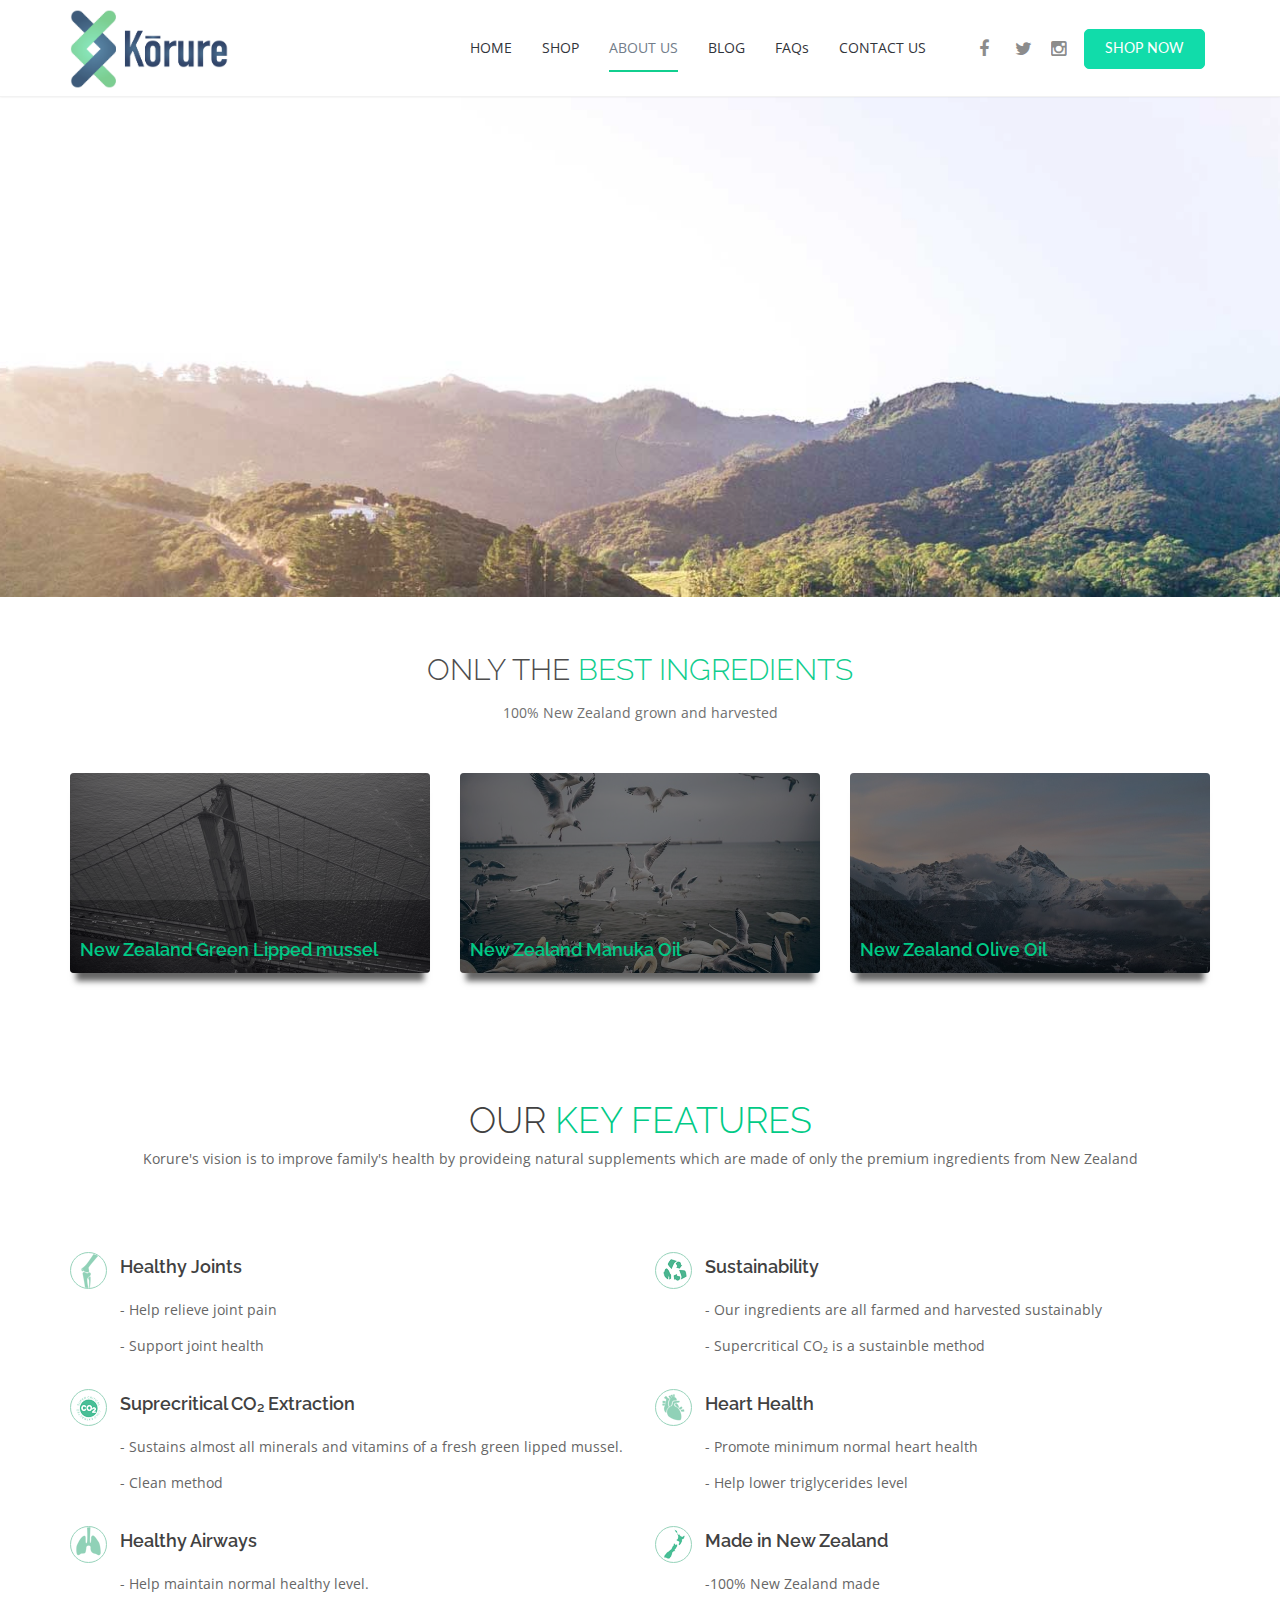
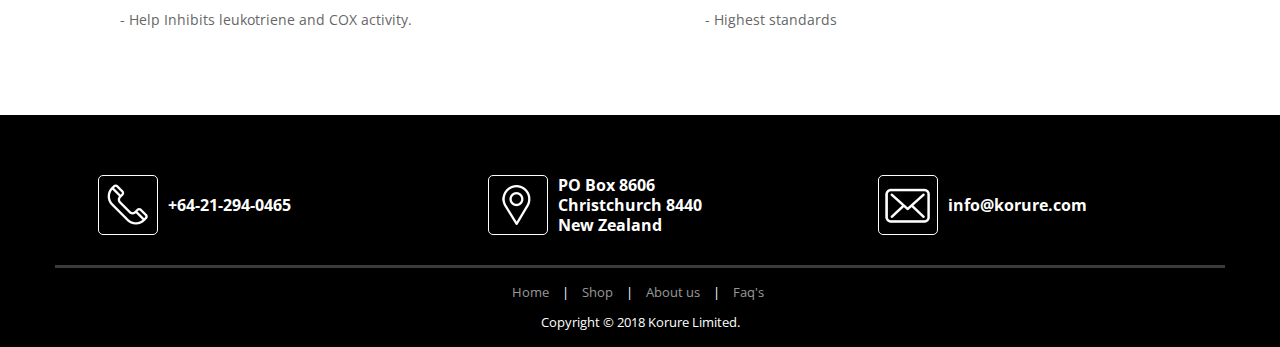
==== commit 76714edb: "updating info" ====
--- a/aboutus.html
+++ b/aboutus.html
@@ -84,13 +84,13 @@
 					<div class="display-table-cell vertical-align-middle">
 						<div class="container">
 
-							<div class="row">
+							<!-- <div class="row">
 								<div class="text-left col-md-10 col-xs-12 col-md-offset-1">
 
 									<h3 class="bold font-raleway wow fadeInUp" data-wow-delay="0.4s">THE STORY SO FAR....<div class="line"></div></h3>
 									<p class="lead font-lato weight-300 hidden-xs wow fadeInUp" data-wow-delay="0.6s"> Kōrure has a mission to inspire New Zealanders and the world, in order to improve their health and wellbeing. To achieve this mission, Kōrure products are made from 100% New Zealand ingredients. A country known for its clean and beautiful environment. Kōrure products are a convenient and cost effective way of looking after your health.</p>
 								</div>
-							</div>
+							</div> -->
 						</div>
 					</div>
 				</div>
@@ -148,7 +148,7 @@
 							</div>
 						</div>
 					</div>
-					<div class="parallax parallax-2 radius-4  padding-30 margin-top-20" style="background: url('assets/images/backgrounds/ourproductbg.jpg');">
+					<!-- <div class="parallax parallax-2 radius-4  padding-30 margin-top-20" style="background: url('assets/images/backgrounds/ourproductbg.jpg');">
 						<div class="row">
 							<div class="col-md-4">
 							</div>
@@ -159,7 +159,7 @@
 								</div>
 							</div>
 						</div>
-					</div>
+					</div> -->
 				</div>
 			</section>
 			<!-- /WELCOME -->
@@ -202,7 +202,7 @@
 							</div>
 							<div class="box-icon box-icon-left box-icon-round margin-bottom-10 keyfeature">
 								<a class="box-icon-title" href="#">
-									<span class=""><img src="assets/images/Lung-Health-icon.png"></span>
+									<span class=""><img src="assets/images/CO2-Icon.png"></span>
 									<h2>Suprecritical CO₂ Extraction
 									</h2>
 								</a>
@@ -212,7 +212,7 @@
 							</div>
 							<div class="box-icon box-icon-left box-icon-round margin-bottom-10 keyfeature">
 								<a class="box-icon-title" href="#">
-									<span class=""><img src="assets/images/Heart-health-icon.png"></span>
+									<span class=""><img src="assets/images/Lung-Health-icon.png"></span>
 									<h2>Healthy Airways</h2>
 								</a>
 								<p>- Help maintain normal healthy level.</p>
@@ -223,7 +223,7 @@
 						<div class="col-sm-6 col-md-6 margin-bottom-20">
 							<div class="box-icon box-icon-left box-icon-round margin-bottom-10 keyfeature">
 								<a class="box-icon-title" href="#">
-									<span class=""><img src="assets/images/CO2-Icon.png"></span>
+									<span class=""><img src="assets/images/recycle.png"></span>
 									<h2>Sustainability</h2>
 								</a>
 								<p>- Our ingredients are all farmed and harvested sustainably</p>
@@ -232,7 +232,7 @@
 							</div>
 							<div class="box-icon box-icon-left box-icon-round margin-bottom-10 keyfeature">
 								<a class="box-icon-title" href="#">
-									<span class=""><img src="assets/images/recycle.png"></span>
+									<span class=""><img src="assets/images/Heart-health-icon.png"></span>
 									<h2>Heart Health</h2>
 								</a>
 								<p>- Promote minimum normal heart health</p>
@@ -337,7 +337,7 @@
 						<div class="col-md-4">
 							<div class="iconlist phone">
 								<div class="icon"><img src="assets/images/telephone.png"></div>
-								<a href="tel:+64-21-294-0465">+64-03-343-5989</a>
+								<a href="tel:+64-21-294-0465">+64-21-294-0465</a>
 							</div>
 						</div>
 						<div class="col-md-4">
